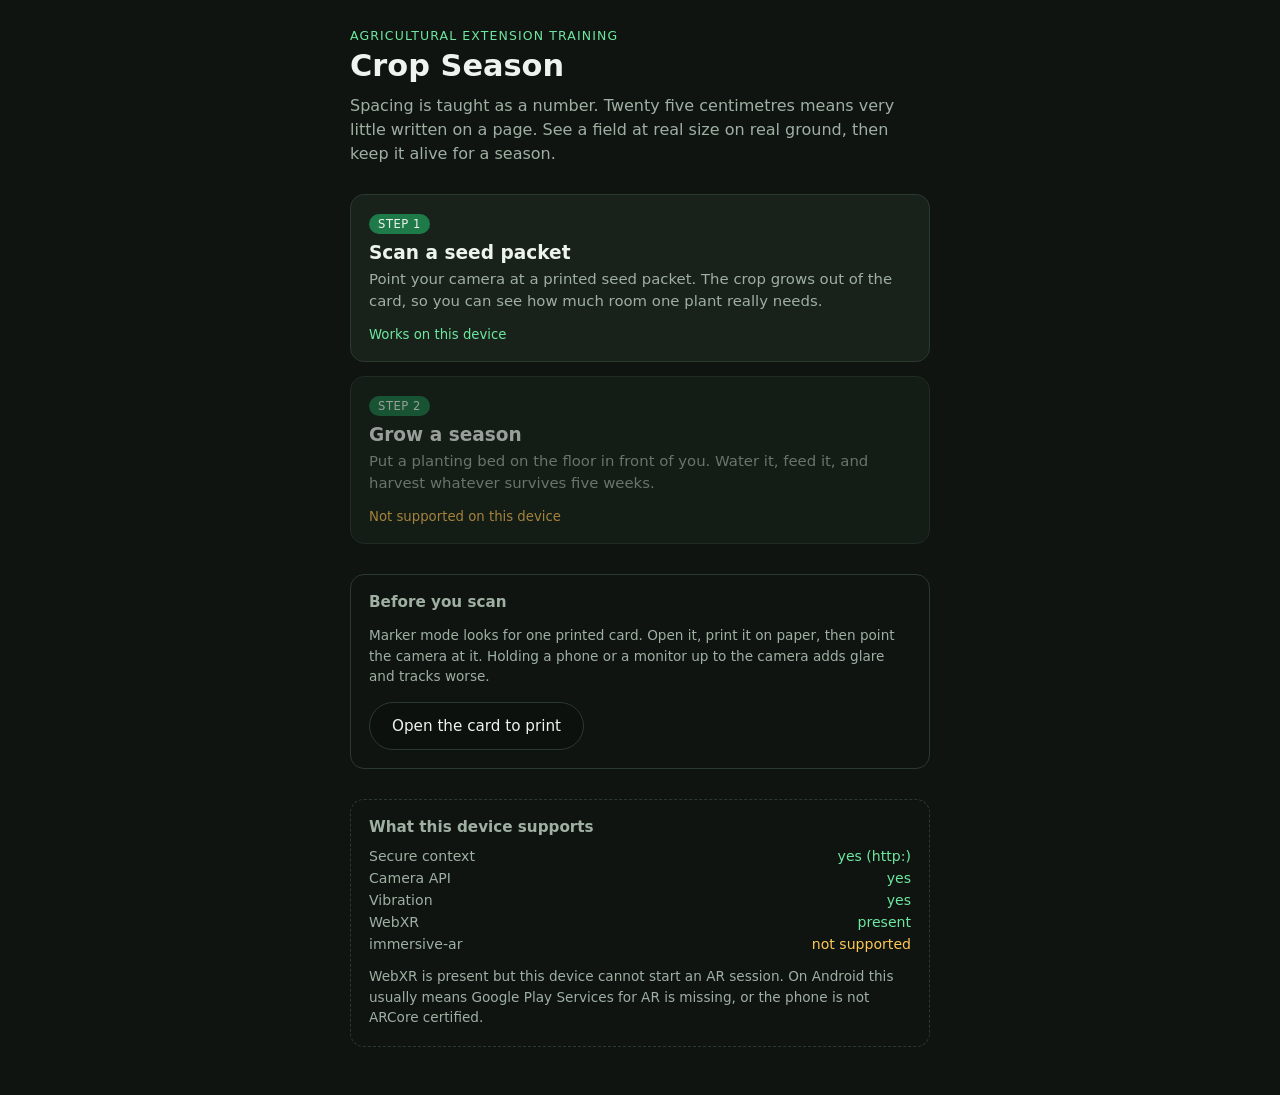
==== index.html @ adf89ba3 "Crop Season: WebXR crop care app" ====
<!doctype html>
<html lang="en">
<head>
  <meta charset="utf-8">
  <meta name="viewport" content="width=device-width, initial-scale=1, viewport-fit=cover">
  <title>Crop Season</title>
  <link rel="stylesheet" href="./css/style.css">
</head>
<body class="landing">

  <main class="wrap">

    <header class="hero">
      <p class="eyebrow">Agricultural extension training</p>
      <h1>Crop Season</h1>
      <p class="lede">
        Spacing is taught as a number. Twenty five centimetres means very little written on a
        page. See a field at real size on real ground, then keep it alive for a season.
      </p>
    </header>

    <nav class="modes">

      <a class="mode" href="./marker.html">
        <span class="mode-tag">Step 1</span>
        <h2>Scan a seed packet</h2>
        <p>Point your camera at a printed seed packet. The crop grows out of the card, so you can
           see how much room one plant really needs.</p>
        <span class="mode-support" data-support="marker">Checking your device</span>
      </a>

      <a class="mode" href="./markerless.html" id="markerlessLink">
        <span class="mode-tag">Step 2</span>
        <h2>Grow a season</h2>
        <p>Put a planting bed on the floor in front of you. Water it, feed it, and harvest
           whatever survives five weeks.</p>
        <span class="mode-support" data-support="markerless">Checking your device</span>
      </a>

    </nav>

    <!-- Marker mode tracks a printed card and nothing else, so anyone arriving at this site
         without one cannot test half the app. This is the only place that says the card exists. -->
    <section class="report print-card">
      <h3>Before you scan</h3>
      <p class="report-note">
        Marker mode looks for one printed card. Open it, print it on paper, then point the camera
        at it. Holding a phone or a monitor up to the camera adds glare and tracks worse.
      </p>
      <a class="btn" href="./targets/marker-b.png" target="_blank" rel="noopener">
        Open the card to print
      </a>
    </section>

    <section class="report" id="report" hidden>
      <h3>What this device supports</h3>
      <dl id="reportList"></dl>
      <p class="report-note" id="reportNote"></p>
    </section>

  </main>

  <script>
  /*
   * Capability detection.
   *
   * This is not defensive boilerplate. Telling the user plainly what their device can and
   * cannot do is heuristic 1 (visibility of status) and heuristic 8 (recover from errors).
   * It is also the screenshot that goes into the testing evidence, whichever way it reports.
   */
  (function () {
    'use strict';

    var results = [];

    function record(label, value, detail) {
      results.push({ label: label, value: value, detail: detail || '' });
    }

    function setSupport(name, text, state) {
      var el = document.querySelector('[data-support="' + name + '"]');
      if (!el) { return; }
      el.textContent = text;
      el.dataset.state = state;
    }

    function render() {
      var list = document.getElementById('reportList');
      list.innerHTML = '';

      results.forEach(function (row) {
        var dt = document.createElement('dt');
        dt.textContent = row.label;

        var dd = document.createElement('dd');
        dd.textContent = row.value + (row.detail ? ' (' + row.detail + ')' : '');
        dd.dataset.value = row.value;

        list.appendChild(dt);
        list.appendChild(dd);
      });

      document.getElementById('report').hidden = false;
    }

    // Camera needs a secure context. https or localhost, never a plain LAN address.
    var secure = window.isSecureContext === true;
    record('Secure context', secure ? 'yes' : 'no',
           secure ? location.protocol : 'camera will be blocked');

    var hasCamera = !!(navigator.mediaDevices && navigator.mediaDevices.getUserMedia);
    record('Camera API', hasCamera ? 'yes' : 'no');

    var hasVibration = typeof navigator.vibrate === 'function';
    record('Vibration', hasVibration ? 'yes' : 'no');

    var markerOk = secure && hasCamera;
    setSupport('marker',
      markerOk ? 'Works on this device' : 'Needs a camera over https',
      markerOk ? 'ok' : 'blocked');

    // WebXR. navigator.xr is absent entirely on iOS Safari.
    if (!navigator.xr) {
      record('WebXR', 'not available');
      setSupport('markerless', 'Not supported on this device', 'blocked');
      document.getElementById('markerlessLink').classList.add('is-unavailable');
      document.getElementById('reportNote').textContent =
        'This browser has no WebXR, so placing a plot on the ground is not possible here. ' +
        'Scanning a seed packet still works. For the plot planner, open this page in Chrome ' +
        'on an Android phone that supports ARCore.';
      render();
      return;
    }

    record('WebXR', 'present');

    navigator.xr.isSessionSupported('immersive-ar').then(function (supported) {
      record('immersive-ar', supported ? 'supported' : 'not supported');

      if (supported) {
        setSupport('markerless', 'Works on this device', 'ok');
      } else {
        setSupport('markerless', 'Not supported on this device', 'blocked');
        document.getElementById('markerlessLink').classList.add('is-unavailable');
        document.getElementById('reportNote').textContent =
          'WebXR is present but this device cannot start an AR session. On Android this ' +
          'usually means Google Play Services for AR is missing, or the phone is not ' +
          'ARCore certified.';
      }

      render();
    }).catch(function (err) {
      record('immersive-ar', 'check failed', err && err.name ? err.name : 'unknown error');
      setSupport('markerless', 'Could not be checked', 'blocked');
      render();
    });
  }());
  </script>

</body>
</html>
---- css/style.css ----
/* Crop Season. Shared styles for the landing page and both AR modes.
 *
 * Two rules run through all of it. Tap targets are generously sized, because a thumb in AR is
 * less precise than a mouse. And anything that must stay readable sits on a solid backing plate,
 * because a camera feed can be any brightness at all. Both are Week 4.
 */

:root {
  --bg: #0f1410;
  --panel: #18211a;
  --line: #2b3a2e;
  --ink: #eef3ee;
  --ink-dim: #9fb0a3;
  --green: #6ee7a0;
  --green-deep: #1f7a4a;
  --red: #ff6b6b;
  --amber: #ffc857;

  /* The two tool colours. These mirror the `tint` values on TOOLS in crops.js, which set the
   * coverage ring each tool draws on the field. CSS cannot read that file, so if a tint changes
   * there, change it here too, or the words in the brief stop matching the rings in the scene. */
  --water: #3fa9f5;
  --food: #c9a227;

  --radius: 14px;
  --pad: 18px;
}

* { box-sizing: border-box; }

/* The HTML `hidden` attribute only works through the browser default, which any author rule
 * setting `display` beats on source order alone. Several panels below set display for layout, so
 * without this they stay on screen whatever the JavaScript does. Stated once, not per component.
 */
[hidden] { display: none !important; }

/* Custom elements render as ordinary inline elements until the browser has their definitions, so
 * the scene is unknown markup for as long as the 1.3 MB A-Frame bundle takes to register them.
 * A-Frame's own loading screen is turned off, so this covers the gap instead. It costs nothing:
 * the rule stops matching the instant the elements are defined.
 */
a-scene:not(:defined),
a-assets:not(:defined),
a-entity:not(:defined),
a-camera:not(:defined),
a-plane:not(:defined),
a-ring:not(:defined),
a-sphere:not(:defined),
a-box:not(:defined),
a-circle:not(:defined),
a-gltf-model:not(:defined),
a-asset-item:not(:defined) { display: none; }

html, body {
  margin: 0;
  padding: 0;
  background: var(--bg);
  color: var(--ink);
  font-family: system-ui, -apple-system, "Segoe UI", Roboto, sans-serif;
  -webkit-text-size-adjust: 100%;
}

body.landing {
  min-height: 100svh;
  padding: env(safe-area-inset-top) env(safe-area-inset-right)
           env(safe-area-inset-bottom) env(safe-area-inset-left);
}

.wrap {
  max-width: 620px;
  margin: 0 auto;
  padding: 28px 20px 48px;
}

/* Landing hero */

.eyebrow {
  margin: 0 0 6px;
  font-size: 0.78rem;
  letter-spacing: 0.09em;
  text-transform: uppercase;
  color: var(--green);
}

.hero h1 {
  margin: 0 0 10px;
  font-size: 1.9rem;
  line-height: 1.15;
}

.lede {
  margin: 0 0 28px;
  color: var(--ink-dim);
  line-height: 1.5;
}

/* Mode cards. Deliberately large, because these are the primary controls. */

.modes {
  display: grid;
  gap: 14px;
}

.mode {
  display: block;
  padding: var(--pad);
  background: var(--panel);
  border: 1px solid var(--line);
  border-radius: var(--radius);
  color: inherit;
  text-decoration: none;
  min-height: 112px;
}

.mode:active { border-color: var(--green); }

.mode-tag {
  display: inline-block;
  margin-bottom: 8px;
  padding: 3px 9px;
  border-radius: 999px;
  background: var(--green-deep);
  color: var(--ink);
  font-size: 0.72rem;
  letter-spacing: 0.05em;
  text-transform: uppercase;
}

.mode h2 {
  margin: 0 0 6px;
  font-size: 1.16rem;
}

.mode p {
  margin: 0 0 12px;
  color: var(--ink-dim);
  font-size: 0.93rem;
  line-height: 1.45;
}

.mode-support {
  display: inline-block;
  font-size: 0.83rem;
  color: var(--ink-dim);
}

.mode-support[data-state="ok"] { color: var(--green); }
.mode-support[data-state="blocked"] { color: var(--amber); }

.mode.is-unavailable { opacity: 0.62; }

/* Capability report. This doubles as testing evidence, so it is readable, not decorative. */

.report {
  margin-top: 30px;
  padding: var(--pad);
  border: 1px dashed var(--line);
  border-radius: var(--radius);
}

.report h3 {
  margin: 0 0 12px;
  font-size: 0.95rem;
  color: var(--ink-dim);
  font-weight: 600;
}

.report dl {
  display: grid;
  grid-template-columns: 1fr auto;
  gap: 6px 16px;
  margin: 0;
  font-size: 0.88rem;
}

.report dt { color: var(--ink-dim); }

.report dd {
  margin: 0;
  text-align: right;
  font-variant-numeric: tabular-nums;
}

.report dd[data-value="yes"],
.report dd[data-value="supported"],
.report dd[data-value="present"] { color: var(--green); }

.report dd[data-value="no"],
.report dd[data-value="not available"],
.report dd[data-value="not supported"],
.report dd[data-value="check failed"] { color: var(--amber); }

.report-note {
  margin: 14px 0 0;
  font-size: 0.85rem;
  line-height: 1.5;
  color: var(--ink-dim);
}

/* The printable marker card. Solid rather than dashed, because unlike the capability report this
 * is an instruction rather than a readout. */
.print-card {
  border-style: solid;
}

.print-card .btn {
  margin-top: 16px;
}

/* On-screen debug readout. You cannot set a breakpoint mid AR session on a phone, so state is
 * rendered into the page instead. Week 5. Tap the status banner to toggle it.
 */
.debug {
  position: fixed;
  left: 10px;
  right: 10px;
  bottom: calc(env(safe-area-inset-bottom) + 130px);
  z-index: 30;
  max-height: 40svh;
  overflow: auto;
  padding: 12px 14px;
  border-radius: 10px;
  background: rgba(8, 12, 9, 0.92);
  border: 1px solid var(--line);
  color: var(--green);
  font-family: ui-monospace, "SF Mono", Menlo, Consolas, monospace;
  font-size: 0.74rem;
  line-height: 1.5;
  white-space: pre-wrap;
}

/* AR pages. The scene fills the viewport, everything else floats above it. */

body.ar {
  overflow: hidden;
  height: 100svh;

  /* Transparent, and not by accident. MindAR injects its camera video at a negative z-index, and
   * CSS paints the root background, then negative z-index descendants, then the body background.
   * So an opaque body background lands ON TOP of the camera feed: tracking works, the model
   * renders, and the video is invisible behind a flat colour.
   */
  background: transparent;
}

/* The html background from the base rule above still paints behind the video, so it remains
   the dark ground visible while the camera warms up. */

/* The scene must not paint its own opaque background over the feed either. */
body.ar .a-canvas { background: transparent !important; }

/* Device cannot run an AR session, so there is nothing for the canvas to show. Removing it
   stops A-Frame painting behind the explanatory notice. */
body.no-xr .a-canvas,
body.no-xr .a-loader-title { display: none !important; }

.hud {
  position: fixed;
  inset: 0;
  z-index: 10;
  pointer-events: none;
  padding: calc(env(safe-area-inset-top) + 12px) 14px
           calc(env(safe-area-inset-bottom) + 14px);
  display: flex;
  flex-direction: column;
  gap: 10px;

  /* Everything stacks from the top and the bottom bar is pushed down by its own auto margin,
   * which keeps the whole centre of the screen clear. In AR the middle is where the user is
   * looking, where the reticle sits, and where they are dragging a watering can, so nothing in
   * the interface belongs there.
   */
  justify-content: flex-start;
}

.hud > * { pointer-events: auto; }

/* Status banner. Silence reads as broken, so this is never empty. */

.status {
  align-self: center;
  max-width: 90%;
  padding: 10px 16px;
  border-radius: 999px;
  background: rgba(12, 18, 14, 0.82);
  border: 1px solid var(--line);
  color: var(--ink);
  font-size: 0.92rem;
  line-height: 1.35;
  text-align: center;
  backdrop-filter: blur(6px);
}

.status[data-state="found"] { border-color: var(--green); }
.status[data-state="error"] { border-color: var(--red); }

.hud-bottom {
  /* Takes all the leftover height, which is what holds the controls at the bottom of the screen
     while everything else stacks from the top. */
  margin-top: auto;

  display: flex;
  flex-direction: column;
  gap: 10px;
  align-items: center;
}

.hint {
  margin: 0;
  padding: 6px 14px;
  border-radius: 999px;
  background: rgba(12, 18, 14, 0.72);
  color: var(--ink-dim);
  font-size: 0.84rem;
  text-align: center;
  backdrop-filter: blur(6px);
}

/* Handoff to a mode this device cannot run. Say so on the button rather than letting the user
   discover it by arriving at a wall. Heuristic 1, and heuristic 8. */
.btn.is-blocked {
  background: rgba(12, 18, 14, 0.86);
  border-color: var(--amber);
  color: var(--amber);
}

/* Buttons. Minimum 48px tall, because a thumb is not a mouse pointer. */

.btn {
  display: inline-flex;
  align-items: center;
  justify-content: center;
  min-height: 48px;
  padding: 0 22px;
  border: 1px solid var(--line);
  border-radius: 999px;
  background: rgba(12, 18, 14, 0.86);
  color: var(--ink);
  font-size: 0.95rem;
  font-family: inherit;
  text-decoration: none;
  cursor: pointer;
  backdrop-filter: blur(6px);
}

.btn-primary {
  background: var(--green-deep);
  border-color: var(--green);
}

.btn:active { transform: translateY(1px); }

/* Hiding is handled by the global [hidden] rule at the top of this file. */

.btn:disabled {
  opacity: 0.4;
  cursor: default;
}

.setup-card .btn { margin: 6px 8px 0 0; }

/* Setup notice, shown when the marker or model files have not been added yet. */

.setup {
  position: fixed;
  inset: 0;
  z-index: 20;
  display: grid;
  place-items: center;
  padding: 24px;
  background: var(--bg);
}

.setup-card {
  max-width: 460px;
  padding: 22px;
  border: 1px solid var(--line);
  border-radius: var(--radius);
  background: var(--panel);
}

.setup-card h2 { margin: 0 0 10px; font-size: 1.15rem; }

.setup-card p,
.setup-card li {
  color: var(--ink-dim);
  font-size: 0.92rem;
  line-height: 1.5;
}

.setup-card ol { margin: 0 0 14px; padding-left: 20px; }
.setup-card code {
  background: #0c120e;
  padding: 1px 5px;
  border-radius: 5px;
  color: var(--green);
  font-size: 0.88em;
}

/* ---------------------------------------------------------------- season UI */

/* Stage bar. Sits above the status line, because it answers "where am I" and the status answers
 * "what now". Keeping the two apart makes both readable at a glance at arm's length.
 */
.stages {
  display: flex;
  gap: 6px;
  list-style: none;
  margin: 0 0 8px;
  padding: 0;
  font-size: 13px;
  font-weight: 600;
  letter-spacing: 0.02em;
}

.stages li {
  flex: 1;
  text-align: center;
  padding: 7px 4px;
  border-radius: 999px;
  border: 1px solid var(--line);
  background: rgba(15, 20, 16, 0.82);
  color: var(--ink-dim);
}

.stages li[data-mark="now"] {
  border-color: var(--green);
  color: var(--ink);
  background: rgba(31, 122, 74, 0.55);
}

.stages li[data-mark="done"] { color: var(--green); border-color: var(--green-deep); }

/* Weekly action row. */
.season { display: flex; flex-direction: column; gap: 8px; }

.week {
  margin: 0;
  text-align: center;
  font-size: 15px;
  font-weight: 700;
  color: var(--ink);
  text-shadow: 0 1px 3px rgba(0, 0, 0, 0.9);
}

/* Coverage line. Sits under the week so the two numbers that decide the season read as one unit.
 * Quieter than the week, because the field itself is the primary feedback: every treated plant
 * lights its own ring, and this is only the summary for the ones behind you.
 */
.cover {
  margin: 0;
  text-align: center;
  font-size: 13px;
  color: var(--ink-dim);
  text-shadow: 0 1px 3px rgba(0, 0, 0, 0.9);
}

/*
 * End of season card. Full-screen dim so the outcome is unmissable, which is the one moment in
 * the flow that is a result rather than an instruction.
 */
.result {
  position: fixed;
  inset: 0;
  display: flex;
  align-items: center;
  justify-content: center;
  padding: var(--pad);
  background: rgba(8, 12, 9, 0.72);
}

.result-card {
  width: 100%;
  max-width: 340px;
  text-align: center;
  padding: 26px 22px;
  border-radius: var(--radius);
  border: 2px solid var(--line);
  background: var(--panel);
}

.result-card[data-outcome="win"] { border-color: var(--green); }
.result-card[data-outcome="lose"] { border-color: var(--red); }

.result-card h2 { margin: 0 0 10px; font-size: 26px; color: var(--ink); }
.result-card[data-outcome="win"] h2 { color: var(--green); }
.result-card[data-outcome="lose"] h2 { color: var(--red); }

.result-card p { margin: 0 0 18px; color: var(--ink-dim); font-size: 15px; line-height: 1.5; }

/* Week controls sit on one row: the primary action, and the way out of a bad placement. */
.season-row { display: flex; gap: 8px; justify-content: center; }
.season-row .btn { flex: 1; max-width: 170px; padding: 0 12px; }

/* ---------------------------------------------------------------- the scoreboard
 *
 * Four rows of dots over the camera feed: water, food, life and growth. A row of dots is read at
 * a glance without stopping to parse a number, and it replaced most of the status text.
 *
 * Drawn in CSS rather than written as characters, because a bullet glyph depends on whichever
 * font the phone happens to have and this must be legible on an unknown Android.
 */
.score {
  display: flex;
  flex-direction: column;
  gap: 5px;
  padding: 9px 12px;
  border-radius: var(--radius);
  border: 1px solid var(--line);

  /* Dark enough to stay readable over a bright floor, transparent enough not to hide the field. */
  background: rgba(12, 18, 14, 0.72);
}

.score-row {
  display: flex;
  align-items: center;
  gap: 9px;
  font-size: 13px;
  line-height: 1;
}

/* Fixed width, so the four rows of dots line up as columns rather than stepping in and out. */
.score-name {
  width: 46px;
  flex: none;
  color: var(--ink-dim);
  font-weight: 600;
}

.dots { display: flex; gap: 4px; flex: none; }

.dots i {
  width: 10px;
  height: 10px;
  border-radius: 50%;
  border: 1px solid var(--line);
  background: transparent;
}

/* Filled dots take the row's colour, which the JS sets from the state of the field. */
.dots i[data-on="1"] { background: currentColor; border-color: currentColor; }

/* The danger band, marked on the scale whether or not it is reached. Outlining the top two dots
 * in red states what filling them costs before they are filled, with no text at all. It is also
 * why no rule anywhere counts repeated tools: repeating is only the usual way of pushing a supply
 * into the red, and showing the real rule beats explaining a proxy for it.
 */
.dots i[data-danger="1"] { border-color: var(--red); border-style: dashed; }
.dots i[data-danger="1"][data-on="1"] { background: var(--red); border-style: solid; }

/* A row carries its own colour and every part inherits it, so a row in trouble turns its label,
 * its dots and its note red together. One signal rather than three separate changes.
 */
.score-row[data-state="ok"] { color: var(--green); }
.score-row[data-state="warn"] { color: var(--amber); }
.score-row[data-state="bad"] { color: var(--red); }

.score-note {
  margin-left: auto;
  text-align: right;
  font-size: 12px;
  font-weight: 600;
  color: currentColor;
}

/*
 * Growth is a count towards a target, not a level that can be too high, so it gets squares.
 * Different shape, different meaning: nothing about the Grown row should read as a danger scale.
 */
.score-row[data-row="grown"] .dots i { border-radius: 2px; }

/* Harvest stage bar. One counter, one way out. */
.harvest { display: flex; flex-direction: column; gap: 8px; }

/* ---------------------------------------------------------------- the score sheet
 *
 * Rows slide in one at a time while their numbers count up, then the stars land. The staging is
 * the point: this is the only moment in the flow that is a result rather than an instruction.
 * Every figure is something the game really tracked.
 */
.score-sheet {
  display: flex;
  flex-direction: column;
  gap: 6px;
  margin: 4px 0 16px;
  padding: 12px 14px;
  border-radius: var(--radius);
  background: rgba(0, 0, 0, 0.25);
  text-align: left;
}

.score-line {
  display: flex;
  align-items: baseline;
  justify-content: space-between;
  gap: 12px;
  font-size: 14px;

  /* Each row arrives from slightly below, so the sheet fills downwards as it is read. */
  opacity: 0;
  transform: translateY(6px);
  transition: opacity 260ms ease-out, transform 260ms ease-out;
}

.score-line[data-shown="1"] { opacity: 1; transform: none; }

.score-label { color: var(--ink-dim); }

/* Tabular figures, so a counting number does not make the row jitter as digits change width. */
.score-value {
  color: var(--ink);
  font-weight: 700;
  font-variant-numeric: tabular-nums;
}

/* Stars, drawn in CSS for the same reason as the dots: a star glyph depends on the phone's font. */
.stars { display: flex; gap: 10px; justify-content: center; margin: 0 0 14px; }

.stars i {
  width: 26px;
  height: 26px;
  background: var(--line);

  /* A five-pointed star, so no image file and no font. */
  clip-path: polygon(50% 0%, 61% 35%, 98% 35%, 68% 57%, 79% 91%,
                     50% 70%, 21% 91%, 32% 57%, 2% 35%, 39% 35%);

  transform: scale(0.4);
  opacity: 0.35;
}

/* Earned stars land one at a time, overshooting slightly. Three stars should be three moments. */
.stars i[data-on="1"][data-land="1"] {
  background: var(--amber);
  opacity: 1;
  transform: scale(1);
  transition: transform 320ms cubic-bezier(0.175, 0.885, 0.32, 1.4), opacity 200ms ease-out;
}

/* The brief on the Start screen. That screen has to exist because WebXR only grants a session
 * from a tap on this page, and it is the only point in the flow with no camera feed moving
 * underneath, so it is the only place text can be read comfortably.
 */
.brief {
  align-self: center;
  width: 100%;
  max-width: 340px;
  margin-bottom: 10px;
  padding: 15px 18px 16px;
  border-radius: var(--radius);
  border: 1px solid var(--line);
  background: rgba(12, 18, 14, 0.9);
  backdrop-filter: blur(6px);

  /* Left aligned on purpose. Centred text gives every line a different starting point, so the
   * eye has to hunt for the beginning of each one. Four short lines read faster flush left. */
  text-align: left;
}

/* A label rather than a title, so it names the panel without competing with the rules. */
.brief h2 {
  margin: 0 0 11px;
  font-size: 0.72rem;
  font-weight: 600;
  letter-spacing: 0.06em;
  text-transform: uppercase;
  color: var(--ink-dim);
}

.brief ul {
  margin: 0;
  padding: 0;
  list-style: none;
}

/* One rule per line. No bullets: three lines do not need marking as a list, and the markers
 * would only push the text further from the edge. */
.brief li {
  margin: 0 0 8px;
  font-size: 0.95rem;
  line-height: 1.4;
  color: var(--ink);
}

.brief li:last-child { margin-bottom: 0; }

/* The closing line is what happens rather than a rule to remember, so it sits below a divider
 * and reads quieter. */
.brief p {
  margin: 12px 0 0;
  padding-top: 11px;
  border-top: 1px solid var(--line);
  font-size: 0.85rem;
  line-height: 1.4;
  color: var(--ink-dim);
}

.brief b { font-weight: 700; }

/* Matching the ring each tool draws on the field, so the word and the object agree. */
.brief .water { color: var(--water); }
.brief .food { color: var(--food); }
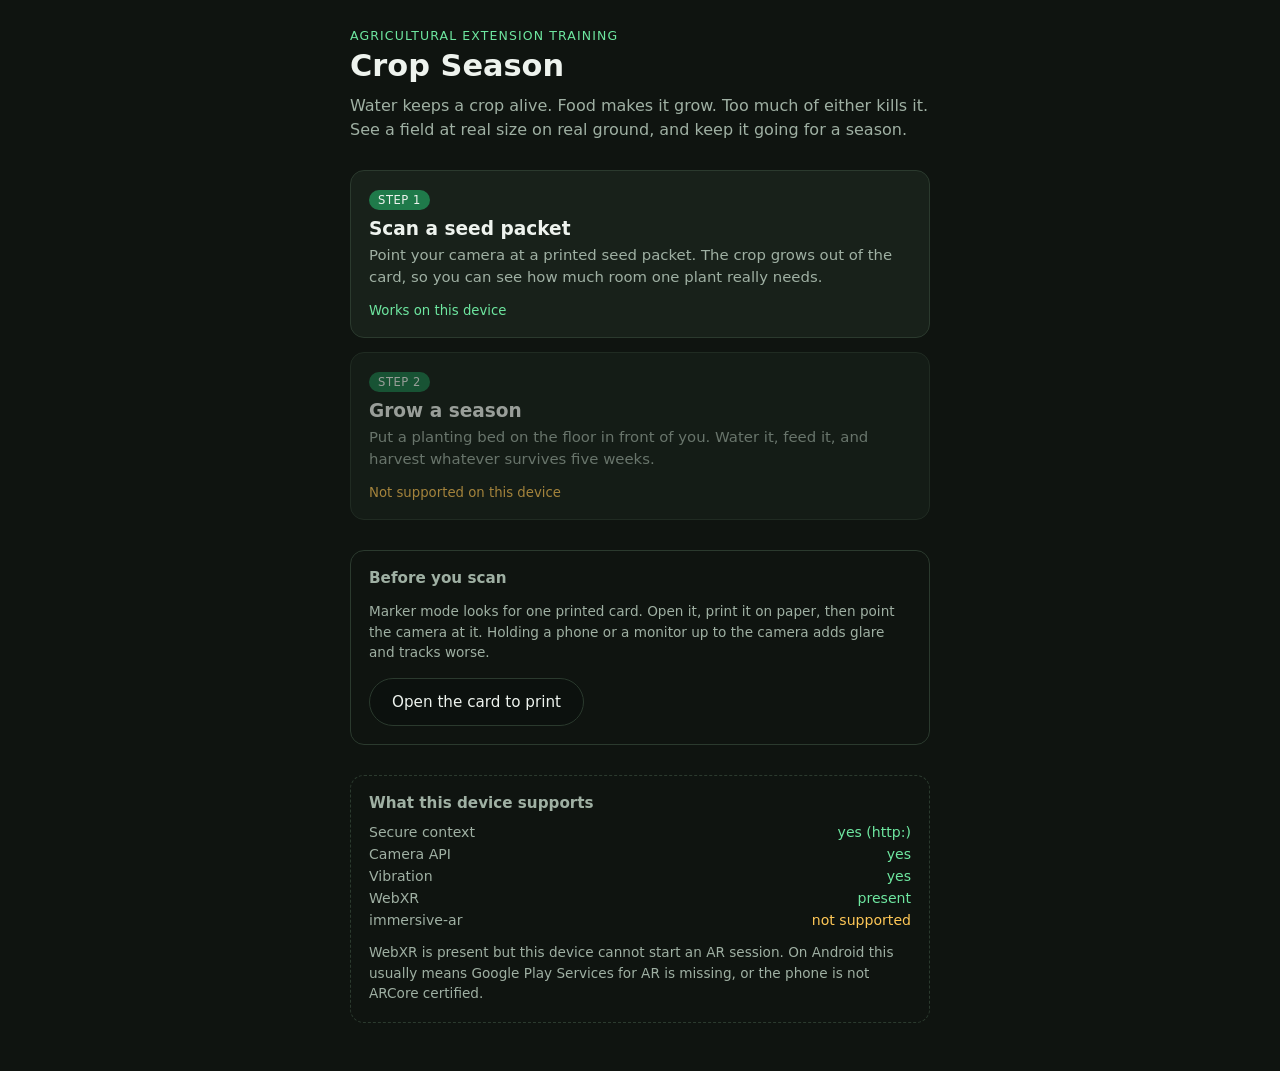
==== commit b37c8cf4: "Docs: reword the landing page and README around crop care" ====
--- a/index.html
+++ b/index.html
@@ -14,8 +14,8 @@
       <p class="eyebrow">Agricultural extension training</p>
       <h1>Crop Season</h1>
       <p class="lede">
-        Spacing is taught as a number. Twenty five centimetres means very little written on a
-        page. See a field at real size on real ground, then keep it alive for a season.
+        Water keeps a crop alive. Food makes it grow. Too much of either kills it. See a field at
+        real size on real ground, and keep it going for a season.
       </p>
     </header>
 
